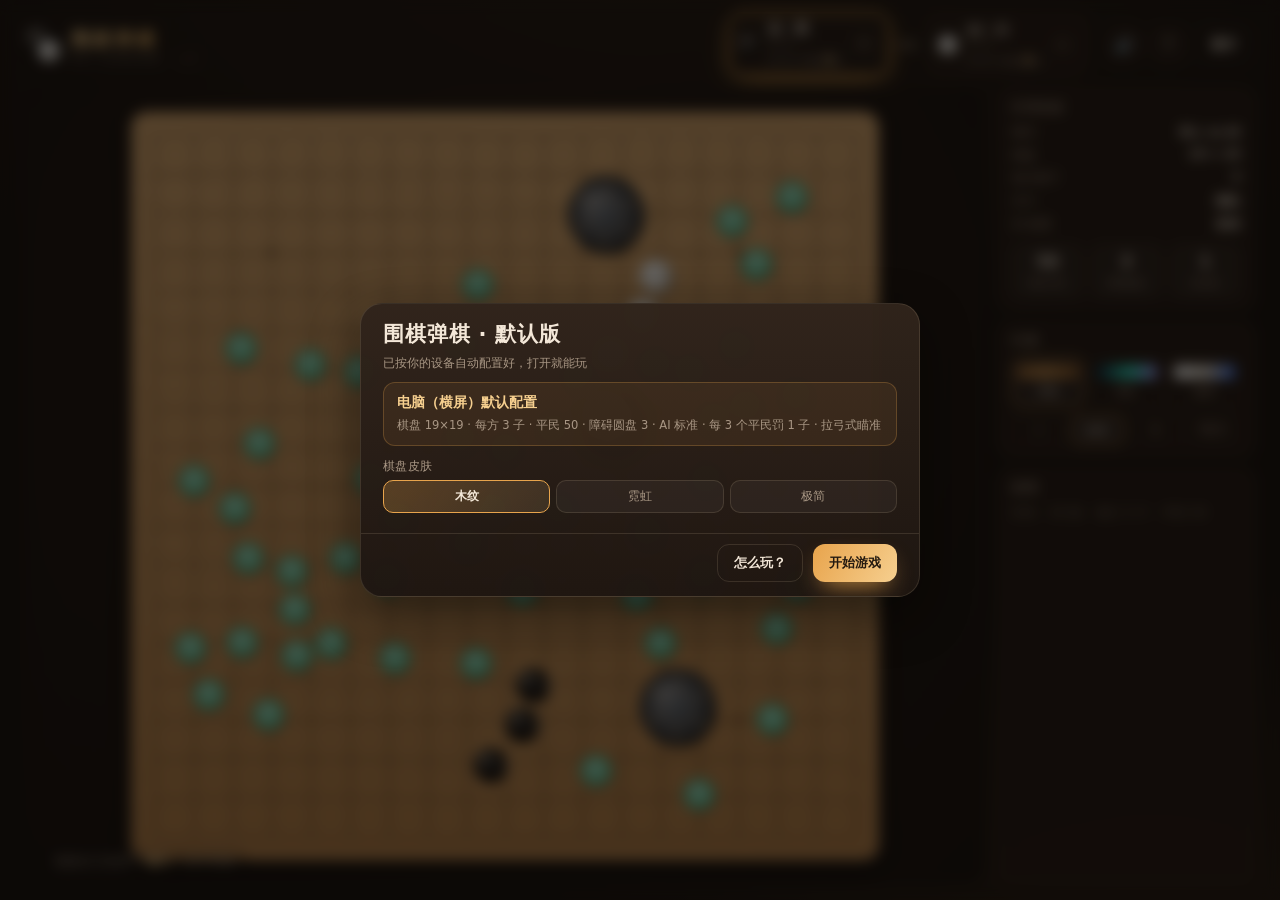
==== default/index.html @ a403d336 "feat: 字号调节(小/标准/大/特大) 替代字体族；新增默认设置版 default/(横屏19路3v3/竖屏11路2v2) 零配置入口；v7" ====
<!DOCTYPE html>
<html lang="zh-CN" data-skin="wood" data-size="m">
<head>
<meta charset="UTF-8">
<meta name="viewport" content="width=device-width, initial-scale=1, maximum-scale=1, user-scalable=no, viewport-fit=cover">
<meta name="theme-color" content="#1b1410">
<meta name="apple-mobile-web-app-capable" content="yes">
<meta name="mobile-web-app-capable" content="yes">
<title>围棋弹棋 · 默认版</title>
<link rel="icon" href="data:image/svg+xml,%3Csvg xmlns='http://www.w3.org/2000/svg' viewBox='0 0 32 32'%3E%3Crect width='32' height='32' rx='7' fill='%23c99a63'/%3E%3Ccircle cx='12' cy='12' r='6' fill='%23171410'/%3E%3Ccircle cx='21' cy='21' r='6' fill='%23fff'/%3E%3C/svg%3E">
<link rel="stylesheet" href="../css/style.css">
</head>
<body data-skin="wood">
<div id="app">

  <header id="topbar">
    <div class="brand">
      <div class="logo"><span class="dot b"></span><span class="dot w"></span></div>
      <div class="brand-text">
        <h1>围棋弹棋</h1>
        <p>GO&nbsp;CARROM&nbsp;·&nbsp;<span id="buildTag">v7</span></p>
      </div>
    </div>

    <div id="scoreboard">
      <div class="score-card" id="cardP1">
        <span class="mini-stone black"></span>
        <div class="sc-text">
          <b id="p1Name">黑方</b>
          <small id="p1Stat">3 / 3</small>
          <span class="civ-line" id="p1Civ" title="撞飞平民进度：满 3 个要自选一子下场">
            <i></i><i></i><i></i><em>平民 <b>0</b>/3</em>
          </span>
        </div>
        <span class="badge" id="p1Badge">黑</span>
      </div>
      <div class="vs">VS</div>
      <div class="score-card" id="cardP2">
        <span class="mini-stone white"></span>
        <div class="sc-text">
          <b id="p2Name">白方</b>
          <small id="p2Stat">3 / 3</small>
          <span class="civ-line" id="p2Civ" title="撞飞平民进度：满 3 个要自选一子下场">
            <i></i><i></i><i></i><em>平民 <b>0</b>/3</em>
          </span>
        </div>
        <span class="badge" id="p2Badge">白</span>
      </div>
    </div>

    <div class="topbar-actions">
      <button class="icon-btn" id="btnSound" title="音效开关">🔊</button>
      <button class="icon-btn" id="btnRules" title="规则说明">?</button>
      <button class="icon-btn" id="btnSetup" title="对局设置">⚙</button>
      <button class="btn ghost" id="btnLevel">关卡</button>
      <button class="btn ghost" id="btnRestart">重开</button>
    </div>
  </header>

  <main id="stage">
    <div id="boardWrap">
      <canvas id="boardCanvas"></canvas>
      <div id="banner" class="banner"></div>
      <div id="hint" class="hint">拖拽自己的棋子 <b>蓄力</b>，松手弹射</div>

      <!-- 关卡编辑器工具条 -->
      <div id="editorBar" class="editor-bar hidden">
        <div class="eb-row">
          <div class="eb-group">
            <span class="eb-label">棋盘</span>
            <select id="edBoard" class="num-input mini"></select>
          </div>
          <div class="eb-group">
            <span class="eb-label">半径</span>
            <button class="size-btn" id="edRadiusMinus" title="缩小 (-2%)">−</button>
            <input type="range" id="edRadius" min="12" max="460" step="2" value="75">
            <button class="size-btn" id="edRadiusPlus" title="放大 (+2%)">+</button>
            <input type="number" id="edRadiusNum" class="num-input tiny" min="1" max="46" step="0.5" value="7.5">
            <span class="eb-unit">%</span>
          </div>
          <div class="eb-group grow">
            <input type="text" id="edName" class="num-input" placeholder="关卡名" maxlength="16">
          </div>
          <div class="eb-group">
            <button class="btn ghost small" id="edSave">保存</button>
            <button class="btn ghost small" id="edExport">导出</button>
            <button class="btn ghost small" id="edImport">导入</button>
            <button class="btn ghost small" id="edClear">清空</button>
          </div>
        </div>
        <div class="eb-row">
          <div class="eb-group grow">
            <span class="eb-label">已保存</span>
            <select id="edSaved" class="num-input grow"></select>
            <button class="btn ghost small" id="edLoad">读取</button>
            <button class="btn ghost small" id="edDelete">删除</button>
          </div>
          <div class="eb-group right">
            <span class="eb-tip">单击空白放置 · 拖圆盘移动 · 拖手柄/滚轮改大小 · 右键删除</span>
            <button class="btn ghost small" id="edCancel">返回</button>
            <button class="btn primary small" id="edPlay">用此关卡开局</button>
          </div>
        </div>
      </div>
      <input type="file" id="edFile" accept=".json,application/json" hidden>
    </div>

    <aside id="side">
      <section class="panel">
        <h2>对局信息</h2>
        <ul class="facts">
          <li><span>模式</span><b id="factMode">单人 vs AI</b></li>
          <li><span>棋盘</span><b id="factBoard">9 × 9</b></li>
          <li><span>每方棋子</span><b id="factTroops">3</b></li>
          <li><span>关卡</span><b id="factLevel">随机</b></li>
          <li><span>AI 难度</span><b id="factAI">标准</b></li>
        </ul>
        <div class="stat-row">
          <div class="stat"><b id="statCiv">6</b><small>剩余平民</small></div>
          <div class="stat"><b id="statObs">2</b><small>障碍圆盘</small></div>
          <div class="stat"><b id="statTurn">1</b><small>回合数</small></div>
        </div>
      </section>

      <section class="panel">
        <h2>外观</h2>
        <div class="skins" id="skinPicker">
          <button class="skin-btn active" data-skin="wood"><i class="sw sw-wood"></i>木纹</button>
          <button class="skin-btn" data-skin="neon"><i class="sw sw-neon"></i>霓虹</button>
          <button class="skin-btn" data-skin="flat"><i class="sw sw-flat"></i>极简</button>
        </div>
        <div class="fonts" id="sizePicker">
          <button class="font-btn" data-size="s">小</button>
          <button class="font-btn on" data-size="m">标准</button>
          <button class="font-btn" data-size="l">大</button>
          <button class="font-btn" data-size="xl">特大</button>
        </div>
      </section>

      <section class="panel log-panel">
        <h2>战报</h2>
        <ol id="log" class="log"></ol>
      </section>
    </aside>
  </main>
</div>

<!-- ============ 开始 / 结算 ============ -->
<div id="overlay" class="overlay">
  <div class="modal">
    <div class="modal-head">
      <h2 id="modalTitle">围棋弹棋</h2>
      <p id="modalSub">棋盘上的弹射对决 · 把对方棋子全部打下棋盘</p>
    </div>

    <div class="modal-body">
      <div id="setupPanel">
        <div id="lockInfo" class="lock-info hidden"></div>
        <div class="field">
          <label>游戏模式</label>
          <div class="seg" id="segMode">
            <button class="on" data-mode="ai">单人 vs AI</button>
            <button data-mode="pvp">双人同屏</button>
          </div>
        </div>
        <div class="grid2">
          <div class="field">
            <label>棋盘尺寸</label>
            <select id="selBoard" class="num-input"></select>
          </div>
          <div class="field">
            <label>每方棋子 <span class="lim">1–5</span></label>
            <input type="number" id="numTroops" class="num-input" min="1" max="5" step="1" value="3">
          </div>
          <div class="field">
            <label>平民数量 <span class="lim">0–60</span></label>
            <input type="number" id="numCiv" class="num-input" min="0" max="60" step="1" value="8">
          </div>
          <div class="field">
            <label>障碍圆盘 <span class="lim">0–12</span></label>
            <input type="number" id="numObs" class="num-input" min="0" max="12" step="1" value="2">
          </div>
        </div>
        <div class="field">
          <label>关卡</label>
          <div class="row-flex">
            <select id="selLevel" class="num-input grow">
              <option value="">随机生成（不使用关卡）</option>
            </select>
            <button class="btn ghost small" id="btnEditLevel">编辑关卡</button>
          </div>
        </div>
        <div class="field" id="fieldAI">
          <label>AI 难度</label>
          <div class="seg" id="segAI">
            <button data-ai="easy">温和</button>
            <button class="on" data-ai="normal">标准</button>
            <button data-ai="hard">凶狠</button>
          </div>
        </div>
        <div class="field">
          <label>撞飞平民的惩罚</label>
          <div class="seg seg-wrap" id="segPenalty">
            <button class="on" data-pen="pick">每 3 个平民，自选一子下场</button>
            <button data-pen="random">随机失去己方一子</button>
            <button data-pen="score">仅扣分</button>
          </div>
        </div>
        <div class="field">
          <label>瞄准方式</label>
          <div class="seg" id="segAim">
            <button class="on" data-aim="direct">指向式</button>
            <button data-aim="pull">拉弓式</button>
          </div>
        </div>
        <div class="field keep">
          <label>棋盘皮肤</label>
          <div class="seg" id="segSkin">
            <button class="on" data-skin="wood">木纹</button>
            <button data-skin="neon">霓虹</button>
            <button data-skin="flat">极简</button>
          </div>
        </div>
      </div>

      <div id="resultPanel" class="hidden">
        <div class="trophy" id="resultIcon">🏆</div>
        <h3 id="resultTitle">黑方胜利</h3>
        <p id="resultText"></p>
        <div class="result-stats" id="resultStats"></div>
      </div>
    </div>

    <div class="modal-foot">
      <button class="btn ghost" id="btnHelp">怎么玩？</button>
      <button class="btn primary" id="btnStart">开始对局</button>
    </div>
  </div>
</div>

<!-- ============ 规则 ============ -->
<div id="rulesOverlay" class="overlay hidden">
  <div class="modal rules">
    <div class="modal-head">
      <h2>玩法规则</h2>
      <p>围棋棋盘 · 冰壶手感 · 弹射对决</p>
    </div>
    <div class="modal-body">
      <ol class="rule-list">
        <li><b>轮流弹射。</b>每回合点住己方一颗棋子，向外拖拽瞄准并蓄力，松手弹射；棋子滑行减速后停下，回合结束。</li>
        <li><b>击败敌人。</b>把对方棋子撞出棋盘边缘即将其消灭。对方棋子全部被消灭时获胜。</li>
        <li><b>平民有风险。</b>撞飞平民会累积「平民伤亡」：<b>每累计 3 个</b>，你必须亲手选一颗自己的棋子下场（撞飞第 1、2 个不罚）。
          罚则与弹射棋子无关——<b>就算它自灭出界也照交</b>。顶部棋子卡片用 3 个小格 + <b>n/3</b> 显示进度，第 3 格闪红即警告。</li>
        <li><b>障碍圆盘。</b>灰色大圆盘是固定不动的无限质量物体，撞上会剧烈反弹，可以利用它做折射球。</li>
        <li><b>别把自己弹下去。</b>己方棋子出界同样会被消灭，大力度要留神。</li>
      </ol>
      <p class="tip">小技巧：碰撞会传递动量——用一颗棋子同时撞飞两颗敌方棋子，或借障碍盘改变角度偷袭。</p>
    </div>
    <div class="modal-foot">
      <button class="btn primary" id="btnRulesClose">明白了</button>
    </div>
  </div>
</div>

<script src="../js/util.js"></script>
<script src="../js/config.js"></script>
<script src="../js/audio.js"></script>
<script src="../js/physics.js"></script>
<script src="../js/ai.js"></script>
<script src="../js/render.js"></script>
<script src="../js/editor.js"></script>
<script src="../js/game.js"></script>
<script src="../js/ui.js"></script>
<script src="default.js"></script>
</body>
</html>
---- css/style.css ----
/* ===== 围棋弹棋 · Go Carrom ===== */
:root {
  --font-ui: "PingFang SC", "Microsoft YaHei", "Noto Sans SC", system-ui, -apple-system, "Segoe UI", sans-serif;
  --bg: #17110d;
  --bg2: #241a13;
  --panel: rgba(38, 28, 21, .82);
  --panel-line: rgba(255, 226, 190, .12);
  --text: #f3e7d8;
  --muted: #a89684;
  --accent: #e8a44c;
  --accent2: #f6cf8f;
  --good: #7fd0a2;
  --bad: #ef7b6c;
  --radius: 18px;
  --shadow: 0 18px 50px rgba(0, 0, 0, .45);
}

html[data-skin="neon"] {
  --bg: #05070f;
  --bg2: #0b1226;
  --panel: rgba(12, 20, 40, .8);
  --panel-line: rgba(110, 231, 255, .18);
  --text: #e6f6ff;
  --muted: #7d97b8;
  --accent: #4ff0d6;
  --accent2: #a98cff;
  --good: #5cf2a0;
  --bad: #ff6b8b;
}

html[data-skin="flat"] {
  --bg: #f2efe9;
  --bg2: #e6e1d7;
  --panel: rgba(255, 255, 255, .9);
  --panel-line: rgba(40, 34, 26, .1);
  --text: #2b2620;
  --muted: #8c8377;
  --accent: #2f6df6;
  --accent2: #6f9bff;
  --good: #2f9e6b;
  --bad: #d9452f;
}

/* ---------- 界面字号（侧栏「外观」里切换） ---------- */
:root { --fs: 1; }
html[data-size="s"] { --fs: 0.9; }
html[data-size="m"] { --fs: 1; }
html[data-size="l"] { --fs: 1.12; }
html[data-size="xl"] { --fs: 1.26; }

* { box-sizing: border-box; -webkit-tap-highlight-color: transparent; }

html, body { height: 100%; }

body {
  margin: 0;
  font-family: var(--font-ui);
  color: var(--text);
  background:
    radial-gradient(1200px 700px at 50% -10%, var(--bg2), transparent 70%),
    radial-gradient(900px 600px at 90% 110%, rgba(255, 170, 80, .07), transparent 70%),
    var(--bg);
  overflow: hidden;
  user-select: none;
}

html[data-skin="flat"] body {
  background:
    radial-gradient(1000px 600px at 50% -10%, #fff, transparent 70%),
    var(--bg);
}

#app {
  height: 100%;
  display: flex;
  flex-direction: column;
  padding: 14px clamp(12px, 2vw, 26px) 16px;
  gap: 12px;
}

/* ---------- 顶栏 ---------- */
#topbar {
  display: flex;
  align-items: center;
  gap: 18px;
  flex: none;
}

.brand { display: flex; align-items: center; gap: 11px; min-width: 0; }
.logo { position: relative; width: 34px; height: 34px; flex: none; }
.logo .dot {
  position: absolute; width: 22px; height: 22px; border-radius: 50%;
  box-shadow: inset 0 2px 4px rgba(255, 255, 255, .35), 0 4px 10px rgba(0, 0, 0, .45);
}
.logo .dot.b { left: 0; top: 0; background: radial-gradient(circle at 35% 30%, #6b625a, #100e0c 70%); }
.logo .dot.w { right: 0; bottom: 0; background: radial-gradient(circle at 35% 30%, #fff, #b9b2a8 75%); }

.brand-text h1 {
  margin: 0; font-size: calc(19px * var(--fs, 1)); letter-spacing: .14em; font-weight: 800;
  background: linear-gradient(120deg, var(--accent2), var(--accent));
  -webkit-background-clip: text; background-clip: text; color: transparent;
  white-space: nowrap;
}
.brand-text p { margin: 1px 0 0; font-size: calc(9px * var(--fs, 1)); letter-spacing: .42em; color: var(--muted); }

#scoreboard {
  display: flex; align-items: center; gap: 10px;
  margin-left: auto;
}

.score-card {
  display: flex; align-items: center; gap: 9px;
  padding: 7px 12px 7px 9px;
  background: var(--panel);
  border: 1px solid var(--panel-line);
  border-radius: 14px;
  backdrop-filter: blur(10px);
  transition: .22s ease;
  min-width: 128px;
}
.score-card.active {
  border-color: var(--accent);
  box-shadow: 0 0 0 1px var(--accent), 0 8px 26px -8px var(--accent);
  transform: translateY(-1px);
}
.score-card.dead { opacity: .45; filter: grayscale(.7); }

.mini-stone { width: 20px; height: 20px; border-radius: 50%; flex: none; }
.mini-stone.black { background: radial-gradient(circle at 34% 28%, #7a7168, #0b0a09 72%); }
.mini-stone.white { background: radial-gradient(circle at 34% 28%, #fff, #c3bcb2 78%); box-shadow: 0 0 0 1px rgba(0,0,0,.15) inset; }
.sc-text { display: flex; flex-direction: column; line-height: 1.18; min-width: 0; }
.sc-text b { font-size: calc(13px * var(--fs, 1)); font-weight: 700; white-space: nowrap; overflow: hidden; text-overflow: ellipsis; }
.sc-text small { font-size: calc(10.5px * var(--fs, 1)); color: var(--muted); font-variant-numeric: tabular-nums; }

/* 撞飞平民进度：3 个小格，满 3 个就要自选一子下场 */
.civ-line { display: flex; align-items: center; gap: 3px; margin-top: 3px; }
.civ-line i {
  width: 7px; height: 7px; border-radius: 2px;
  background: rgba(255, 255, 255, .14);
  border: 1px solid var(--panel-line);
  transition: .18s;
}
html[data-skin="flat"] .civ-line i { background: rgba(0, 0, 0, .10); }
.civ-line i.on { background: var(--accent); border-color: var(--accent); box-shadow: 0 0 6px var(--accent); }
.civ-line i.danger { background: transparent; border-color: var(--bad); box-shadow: 0 0 8px var(--bad); animation: civPulse .9s ease-in-out infinite; }
.civ-line i.owed { background: var(--bad); border-color: var(--bad); box-shadow: 0 0 10px var(--bad); animation: civPulse .7s ease-in-out infinite; }
.civ-line em { font-style: normal; font-size: calc(9.5px * var(--fs, 1)); color: var(--muted); letter-spacing: .03em; margin-left: 2px; font-variant-numeric: tabular-nums; }
.civ-line em b { color: var(--accent2); font-weight: 700; }
@keyframes civPulse { 0%, 100% { opacity: 1; } 50% { opacity: .4; } }
.badge {
  margin-left: auto; font-size: calc(9.5px * var(--fs, 1)); padding: 2px 6px; border-radius: 999px;
  border: 1px solid var(--panel-line); color: var(--muted);
}
.vs { font-size: calc(10px * var(--fs, 1)); letter-spacing: .2em; color: var(--muted); font-weight: 700; }

.topbar-actions { display: flex; align-items: center; gap: 8px; flex: none; }

.icon-btn, .btn {
  font: inherit; cursor: pointer; color: var(--text);
  background: var(--panel);
  border: 1px solid var(--panel-line);
  border-radius: 12px;
  transition: .18s ease;
}
.icon-btn { width: 36px; height: 36px; font-size: calc(15px * var(--fs, 1)); display: grid; place-items: center; }
.btn { padding: 9px 16px; font-size: calc(13px * var(--fs, 1)); font-weight: 600; }
.icon-btn:hover, .btn:hover { border-color: var(--accent); color: var(--accent2); }
.btn.primary {
  background: linear-gradient(120deg, var(--accent), var(--accent2));
  color: #241a10; border: none; font-weight: 800;
  box-shadow: 0 10px 24px -10px var(--accent);
}
html[data-skin="neon"] .btn.primary { color: #04121a; }
html[data-skin="flat"] .btn.primary { color: #fff; }
.btn.primary:hover { filter: brightness(1.07); color: inherit; }
.btn.ghost { background: transparent; }
.btn:active { transform: scale(.97); }

/* ---------- 主舞台 ---------- */
#stage {
  flex: 1;
  display: flex;
  gap: 14px;
  min-height: 0;
}

#boardWrap {
  position: relative;
  flex: 1;
  min-width: 0;
  display: grid;
  place-items: center;
  border-radius: var(--radius);
  overflow: hidden;
}

#boardCanvas { display: block; width: 100%; height: 100%; touch-action: none; cursor: crosshair; }

.banner {
  position: absolute; top: 12px; left: 50%; transform: translateX(-50%) translateY(-16px);
  padding: 7px 18px; border-radius: 999px;
  background: var(--panel); border: 1px solid var(--panel-line);
  font-size: calc(12.5px * var(--fs, 1)); letter-spacing: .08em; font-weight: 700;
  opacity: 0; pointer-events: none; transition: .3s cubic-bezier(.2,.8,.3,1);
  backdrop-filter: blur(8px);
  white-space: nowrap;
}
.banner.show { opacity: 1; transform: translateX(-50%) translateY(0); }

.hint {
  position: absolute; bottom: 10px; left: 16px;
  font-size: calc(11.5px * var(--fs, 1)); color: var(--muted); letter-spacing: .06em;
  pointer-events: none; transition: opacity .25s;
  background: rgba(0,0,0,.18); padding: 5px 12px; border-radius: 999px;
  white-space: nowrap;
}
.hint b { color: var(--accent2); }

/* ---------- 侧栏 ---------- */
#side {
  width: clamp(220px, 20vw, 268px);
  flex: none;
  display: flex;
  flex-direction: column;
  gap: 10px;
  min-height: 0;
}

.panel {
  background: var(--panel);
  border: 1px solid var(--panel-line);
  border-radius: 14px;
  padding: 12px 13px;
  backdrop-filter: blur(10px);
}
.panel h2 {
  margin: 0 0 9px; font-size: calc(10.5px * var(--fs, 1)); letter-spacing: .2em; color: var(--muted);
  font-weight: 700; text-transform: uppercase;
}

.facts { list-style: none; margin: 0; padding: 0; display: flex; flex-direction: column; gap: 6px; }
.facts li { display: flex; justify-content: space-between; font-size: calc(12px * var(--fs, 1)); gap: 8px; }
.facts span { color: var(--muted); }
.facts b { font-weight: 600; font-variant-numeric: tabular-nums; }

.stat-row { display: flex; gap: 8px; margin-top: 11px; }
.stat {
  flex: 1; text-align: center; padding: 7px 4px; border-radius: 10px;
  background: rgba(255,255,255,.04); border: 1px solid var(--panel-line);
}
html[data-skin="flat"] .stat { background: rgba(0,0,0,.03); }
.stat b { display: block; font-size: calc(16px * var(--fs, 1)); font-variant-numeric: tabular-nums; line-height: 1.2; }
.stat small { font-size: calc(9px * var(--fs, 1)); color: var(--muted); letter-spacing: .04em; }

.skins { display: flex; gap: 7px; }
.skin-btn {
  flex: 1; font: inherit; font-size: calc(11px * var(--fs, 1)); cursor: pointer;
  display: flex; flex-direction: column; align-items: center; gap: 5px;
  padding: 7px 4px; border-radius: 10px; color: var(--muted);
  background: transparent; border: 1px solid var(--panel-line);
  transition: .18s;
}
.skin-btn.active { color: var(--text); border-color: var(--accent); background: rgba(255,255,255,.05); }
.sw { width: 100%; height: 14px; border-radius: 4px; display: block; }
.sw-wood { background: linear-gradient(100deg, #8a5a2c, #b98446 45%, #7d4f24); }
.sw-neon { background: linear-gradient(100deg, #0a1630, #2de1c2 55%, #a98cff); }
.sw-flat { background: linear-gradient(100deg, #ffffff, #d9d2c6 55%, #2f6df6); }

/* 字号切换 */
.fonts { display: grid; grid-template-columns: repeat(4, 1fr); gap: 5px; margin-top: 8px; }
.font-btn {
  font: inherit; font-size: calc(11px * var(--fs, 1)); cursor: pointer; padding: 5px 2px;
  color: var(--muted); background: transparent;
  border: 1px solid var(--panel-line); border-radius: 8px;
  transition: .16s; letter-spacing: .02em;
}
.font-btn:hover { color: var(--text); }
.font-btn.on { color: var(--text); border-color: var(--accent); background: rgba(255,255,255,.06); }
html[data-skin="flat"] .font-btn.on { background: rgba(0,0,0,.04); }
/* 四个字号按钮本身也演示字号 */
.font-btn[data-size="s"] { font-size: calc(10px * var(--fs, 1)); }
.font-btn[data-size="m"] { font-size: calc(11px * var(--fs, 1)); }
.font-btn[data-size="l"] { font-size: calc(12.5px * var(--fs, 1)); }
.font-btn[data-size="xl"] { font-size: calc(14px * var(--fs, 1)); }

.log-panel { flex: 1; min-height: 90px; display: flex; flex-direction: column; }
.log {
  list-style: none; margin: 0; padding: 0; overflow-y: auto; flex: 1;
  display: flex; flex-direction: column; gap: 5px;
  scrollbar-width: thin; font-size: calc(11.5px * var(--fs, 1));
}
.log li {
  padding: 5px 8px; border-radius: 8px; line-height: 1.4;
  background: rgba(255,255,255,.035); color: var(--muted);
  animation: logIn .25s ease both;
}
html[data-skin="flat"] .log li { background: rgba(0,0,0,.035); }
.log li b { color: var(--text); font-weight: 600; }
.log li.kill { color: var(--good); }
.log li.penalty { color: var(--bad); }
.log li.turn { background: none; padding: 2px 0; font-size: calc(10px * var(--fs, 1)); letter-spacing: .16em; color: var(--muted); text-transform: uppercase; }
html[data-skin="flat"] .log li.turn { background: none; }
@keyframes logIn { from { opacity: 0; transform: translateY(-4px); } to { opacity: 1; transform: none; } }

/* ---------- 遮罩 / 弹窗 ---------- */
.overlay {
  position: fixed; inset: 0; z-index: 50;
  display: grid; place-items: center;
  padding: 18px;
  background: rgba(8, 6, 4, .62);
  backdrop-filter: blur(7px);
  animation: fadeIn .22s ease both;
}
html[data-skin="flat"] .overlay { background: rgba(40, 34, 26, .35); }
.overlay.hidden { display: none; }
@keyframes fadeIn { from { opacity: 0; } to { opacity: 1; } }

.modal {
  width: min(560px, 100%);
  max-height: min(92vh, 820px);
  display: flex; flex-direction: column;
  background: linear-gradient(180deg, rgba(48, 36, 27, .98), rgba(30, 22, 17, .98));
  border: 1px solid var(--panel-line);
  border-radius: 22px;
  box-shadow: var(--shadow);
  overflow: hidden;
  animation: popIn .26s cubic-bezier(.2,.9,.3,1) both;
}
html[data-skin="neon"] .modal { background: linear-gradient(180deg, rgba(12,22,44,.98), rgba(6,10,22,.99)); }
html[data-skin="flat"] .modal { background: #fff; }
@keyframes popIn { from { opacity: 0; transform: translateY(14px) scale(.97); } to { opacity: 1; transform: none; } }

.modal-head { padding: 16px 22px 8px; flex: none; }
.modal-head h2 { margin: 0; font-size: calc(21px * var(--fs, 1)); letter-spacing: .04em; }
.modal-head p { margin: 6px 0 0; font-size: calc(12px * var(--fs, 1)); color: var(--muted); line-height: 1.5; }

.modal-body { padding: 2px 22px 12px; overflow-y: auto; flex: 1; }
.modal-foot {
  padding: 10px 22px 14px; display: flex; gap: 10px; justify-content: flex-end;
  border-top: 1px solid var(--panel-line); flex: none;
}

.field { margin-bottom: 8px; }
.grid2 { display: grid; grid-template-columns: 1fr 1fr; gap: 0 16px; }
.grid2 .field { margin-bottom: 8px; }
.field > label {
  display: flex; justify-content: space-between; align-items: baseline;
  font-size: calc(12px * var(--fs, 1)); color: var(--muted); margin-bottom: 5px; letter-spacing: .03em;
}
.field > label b { color: var(--accent2); font-size: calc(13px * var(--fs, 1)); font-variant-numeric: tabular-nums; }
.lim { font-size: calc(10px * var(--fs, 1)); color: var(--muted); opacity: .75; letter-spacing: .02em; }
.row-flex { display: flex; align-items: center; gap: 8px; }
.grow { flex: 1; min-width: 0; }

/* 数字输入 / 下拉 */
.num-input {
  width: 100%;
  font: inherit; font-size: calc(13px * var(--fs, 1)); font-weight: 600;
  color: var(--text);
  background: rgba(255, 255, 255, .06);
  border: 1px solid var(--panel-line);
  border-radius: 10px;
  padding: 7px 9px;
  outline: none;
  transition: .16s;
  font-variant-numeric: tabular-nums;
}
html[data-skin="flat"] .num-input { background: rgba(0, 0, 0, .04); }
.num-input:hover { border-color: var(--accent); }
.num-input:focus { border-color: var(--accent); box-shadow: 0 0 0 2px rgba(232, 164, 76, .18); }
.num-input:disabled { opacity: .45; cursor: not-allowed; }
select.num-input { cursor: pointer; padding-right: 24px; appearance: none;
  background-image: linear-gradient(45deg, transparent 50%, var(--muted) 50%),
                    linear-gradient(135deg, var(--muted) 50%, transparent 50%);
  background-position: calc(100% - 14px) 50%, calc(100% - 9px) 50%;
  background-size: 5px 5px, 5px 5px;
  background-repeat: no-repeat;
}
select.num-input.mini { width: 92px; }
.btn.small { padding: 6px 10px; font-size: calc(11.5px * var(--fs, 1)); border-radius: 9px; }

/* 关卡编辑器工具条 */
.editor-bar {
  position: absolute; top: 8px; left: 8px; right: 8px; z-index: 6;
  display: flex; flex-direction: column; gap: 7px;
  padding: 9px 10px;
  background: var(--panel);
  border: 1px solid var(--panel-line);
  border-radius: 14px;
  backdrop-filter: blur(12px);
  box-shadow: 0 14px 34px rgba(0, 0, 0, .38);
  animation: popIn .2s ease both;
}
.eb-row { display: flex; align-items: center; gap: 8px; flex-wrap: wrap; }
.eb-group { display: flex; align-items: center; gap: 6px; }
.eb-group.grow { flex: 1; min-width: 110px; }
.eb-group.right { margin-left: auto; }
.eb-label { font-size: calc(11px * var(--fs, 1)); color: var(--muted); white-space: nowrap; letter-spacing: .04em; }
.eb-val { font-size: calc(11px * var(--fs, 1)); color: var(--accent2); width: 40px; font-variant-numeric: tabular-nums; }
.eb-tip { font-size: calc(10.5px * var(--fs, 1)); color: var(--muted); white-space: nowrap; }
.eb-group input[type="range"] { width: 104px; height: 18px; }
.eb-unit { font-size: calc(11px * var(--fs, 1)); color: var(--muted); margin-left: -3px; }

.size-btn {
  width: 24px; height: 24px; flex: none;
  display: grid; place-items: center;
  font: inherit; font-size: calc(15px * var(--fs, 1)); line-height: 1; font-weight: 700;
  color: var(--text); background: rgba(255, 255, 255, .07);
  border: 1px solid var(--panel-line); border-radius: 8px;
  cursor: pointer; transition: .15s;
}
.size-btn:hover { border-color: var(--accent); color: var(--accent2); }
.size-btn:active { transform: scale(.94); }
html[data-skin="flat"] .size-btn { background: rgba(0, 0, 0, .04); }
.num-input.tiny { width: 62px; padding: 5px 6px; font-size: calc(12px * var(--fs, 1)); text-align: center; }

.seg { display: flex; gap: 6px; }
.seg.seg-wrap { flex-wrap: wrap; }
.seg button {
  flex: 1; font: inherit; font-size: calc(12px * var(--fs, 1)); cursor: pointer;
  padding: 7px 8px; border-radius: 10px; color: var(--muted);
  background: rgba(255,255,255,.04); border: 1px solid var(--panel-line);
  transition: .16s; white-space: nowrap;
}
html[data-skin="flat"] .seg button { background: rgba(0,0,0,.035); }
.seg button:hover { color: var(--text); }
.seg button.on {
  background: linear-gradient(120deg, rgba(232,164,76,.26), rgba(246,207,143,.12));
  border-color: var(--accent); color: var(--text); font-weight: 700;
}
html[data-skin="neon"] .seg button.on { background: rgba(79,240,214,.16); }
html[data-skin="flat"] .seg button.on { background: rgba(47,109,246,.12); }

input[type="range"] {
  width: 100%; height: 22px; appearance: none; background: transparent; cursor: pointer;
}
input[type="range"]::-webkit-slider-runnable-track {
  height: 5px; border-radius: 99px;
  background: linear-gradient(90deg, var(--accent), rgba(255,255,255,.12));
}
input[type="range"]::-webkit-slider-thumb {
  appearance: none; width: 17px; height: 17px; border-radius: 50%; margin-top: -6px;
  background: var(--accent2); border: 2px solid rgba(0,0,0,.25);
  box-shadow: 0 3px 10px rgba(0,0,0,.4);
}
input[type="range"]::-moz-range-track { height: 5px; border-radius: 99px; background: rgba(255,255,255,.15); }
input[type="range"]::-moz-range-thumb { width: 15px; height: 15px; border: none; border-radius: 50%; background: var(--accent2); }

.hidden { display: none !important; }

/* 默认设置版：隐藏配置项，只留摘要 */
.lock-info {
  display: flex; flex-direction: column; gap: 5px;
  padding: 11px 13px; margin-bottom: 12px;
  border-radius: 12px;
  background: rgba(232, 164, 76, .08);
  border: 1px solid rgba(232, 164, 76, .25);
}
.lock-info b { font-size: calc(13.5px * var(--fs, 1)); color: var(--accent2); }
.lock-info span { font-size: calc(11.5px * var(--fs, 1)); color: var(--muted); line-height: 1.55; }
#setupPanel.locked .field:not(.keep) { display: none; }
#setupPanel.locked .grid2 { display: none; }

/* ---------- 结算 ---------- */
#resultPanel { text-align: center; padding: 6px 0 2px; }
.trophy { font-size: calc(50px * var(--fs, 1)); line-height: 1; margin-bottom: 6px; filter: drop-shadow(0 8px 20px rgba(0,0,0,.5)); }
#resultTitle { margin: 0; font-size: calc(24px * var(--fs, 1)); letter-spacing: .06em; }
#resultText { margin: 8px auto 0; max-width: 380px; font-size: calc(12.5px * var(--fs, 1)); color: var(--muted); line-height: 1.6; }
.result-stats { display: flex; gap: 8px; justify-content: center; margin-top: 16px; flex-wrap: wrap; }
.result-stats div {
  padding: 8px 14px; border-radius: 12px; font-size: calc(11px * var(--fs, 1)); color: var(--muted);
  background: rgba(255,255,255,.05); border: 1px solid var(--panel-line);
}
.result-stats b { display: block; font-size: calc(17px * var(--fs, 1)); color: var(--text); font-variant-numeric: tabular-nums; }

.rule-list { margin: 0; padding-left: 18px; display: flex; flex-direction: column; gap: 11px; }
.rule-list li { font-size: calc(12.5px * var(--fs, 1)); line-height: 1.62; color: var(--muted); }
.rule-list li b { color: var(--text); display: block; margin-bottom: 1px; font-size: calc(13px * var(--fs, 1)); }
.tip {
  margin: 16px 0 0; padding: 11px 13px; border-radius: 12px; font-size: calc(12px * var(--fs, 1)); line-height: 1.55;
  color: var(--accent2); background: rgba(232,164,76,.1); border: 1px solid rgba(232,164,76,.22);
}

/* ---------- 响应式 ---------- */
@media (max-width: 960px) {
  #app { padding: 9px 9px 11px; gap: 8px; }
  #stage { flex-direction: column; }
  #side {
    width: 100%; flex-direction: row; overflow-x: auto; gap: 8px;
    flex: none; height: auto; padding-bottom: 2px;
    scrollbar-width: thin;
  }
  #side .panel { flex: none; min-width: 190px; }
  .log-panel { min-width: 230px; }
  #boardWrap { min-height: 0; }
  .brand-text p { display: none; }
  .brand-text h1 { font-size: calc(16px * var(--fs, 1)); }
  .score-card { min-width: 0; padding: 6px 9px; }
  .badge { display: none; }
  .topbar-actions .btn { padding: 8px 11px; font-size: calc(12px * var(--fs, 1)); }
  .icon-btn { width: 32px; height: 32px; font-size: calc(13px * var(--fs, 1)); }
}

/* ---------- 手机竖屏 ---------- */
@media (max-width: 680px) {
  html, body { height: 100%; }
  #app {
    height: 100dvh; height: 100svh;
    padding: 6px 6px calc(8px + env(safe-area-inset-bottom, 0px));
    gap: 6px;
  }
  #topbar { flex-wrap: wrap; gap: 6px; row-gap: 6px; }
  .brand { display: none; }
  #scoreboard { margin-left: 0; flex: 1 1 auto; gap: 6px; }
  .vs { display: none; }
  .score-card { flex: 1 1 0; min-width: 0; padding: 5px 8px; gap: 6px; }
  .sc-text b { font-size: calc(11.5px * var(--fs, 1)); }
  .sc-text small { font-size: calc(10px * var(--fs, 1)); }
  .civ-line i { width: 6px; height: 6px; }
  .civ-line em { font-size: calc(9px * var(--fs, 1)); }
  .topbar-actions { margin-left: auto; gap: 5px; }
  .icon-btn { width: 30px; height: 30px; font-size: calc(13px * var(--fs, 1)); border-radius: 10px; }
  .topbar-actions .btn { padding: 6px 9px; font-size: calc(11.5px * var(--fs, 1)); border-radius: 10px; }

  #stage { flex-direction: column; gap: 6px; }
  #boardWrap { flex: 0 0 auto; width: 100%; aspect-ratio: 1 / 1; }
  #side { flex: 1 1 auto; height: auto; min-height: 104px; max-height: none; gap: 6px; }
  #side .panel { height: 100%; }
  #side .panel { padding: 8px 10px; min-width: 168px; }
  #side .panel h2 { display: none; }
  .facts { display: none; }          /* 手机上省空间，信息在设置里看 */
  .stat-row { margin-top: 0; gap: 5px; }
  .stat { padding: 5px 3px; }
  .stat b { font-size: calc(14px * var(--fs, 1)); }
  .stat small { font-size: calc(8.5px * var(--fs, 1)); }
  .skins { gap: 5px; }
  .fonts { margin-top: 6px; gap: 4px; }
  .log-panel { min-width: 200px; }
  .log { font-size: calc(11px * var(--fs, 1)); }

  .hint { font-size: calc(10px * var(--fs, 1)); padding: 4px 9px; bottom: 6px; left: 8px; max-width: calc(100% - 16px); }
  .banner { font-size: calc(11.5px * var(--fs, 1)); padding: 6px 14px; top: 8px; }

  /* 编辑器工具条：单行横向滚动，别把棋盘挤没了 */
  .editor-bar { top: 5px; left: 5px; right: 5px; padding: 6px 7px; gap: 5px; border-radius: 12px; }
  .eb-row { flex-wrap: nowrap; overflow-x: auto; gap: 6px; scrollbar-width: none; }
  .eb-row::-webkit-scrollbar { display: none; }
  .eb-tip { display: none; }
  .eb-group { flex: none; }
  .eb-group.grow { min-width: 120px; }
  .eb-group input[type="range"] { width: 76px; }
  .num-input.tiny { width: 56px; }
  .editor-bar .btn.small { padding: 5px 8px; font-size: calc(11px * var(--fs, 1)); }

  .modal-head { padding: 14px 14px 6px; }
  .modal-head h2 { font-size: calc(18px * var(--fs, 1)); }
  .modal-head p { font-size: calc(11px * var(--fs, 1)); }
  .modal-body { padding: 2px 14px 10px; }
  .modal-foot { padding: 9px 14px 12px; gap: 8px; }
  .modal-foot .btn { padding: 9px 14px; }
  .grid2 { grid-template-columns: 1fr; }
  .seg button { padding: 9px 6px; font-size: calc(11.5px * var(--fs, 1)); }
  .seg.seg-wrap { flex-wrap: nowrap; overflow-x: auto; scrollbar-width: none; }
  .seg.seg-wrap::-webkit-scrollbar { display: none; }
  .seg.seg-wrap button { flex: 1 0 auto; white-space: nowrap; font-size: calc(11px * var(--fs, 1)); }
  .row-flex .btn { padding: 8px 10px; }
  .field { margin-bottom: 7px; }
  .field > label { margin-bottom: 4px; }
  .num-input { padding: 7px 9px; }
  .result-stats { gap: 6px; }
  .result-stats div { padding: 6px 10px; font-size: calc(10px * var(--fs, 1)); }
}

/* 手机横屏：还原左右布局但压扁 */
@media (max-height: 520px) and (orientation: landscape) {
  #app { height: 100dvh; padding: 5px 8px; gap: 6px; }
  #stage { flex-direction: row; }
  #side { width: 188px; height: auto; flex-direction: column; overflow-y: auto; }
  #side .panel { min-width: 0; width: 100%; }
  .facts { display: none; }
  .brand-text { display: none; }
  #side .panel h2 { display: none; }
  .log-panel { min-height: 60px; }
}
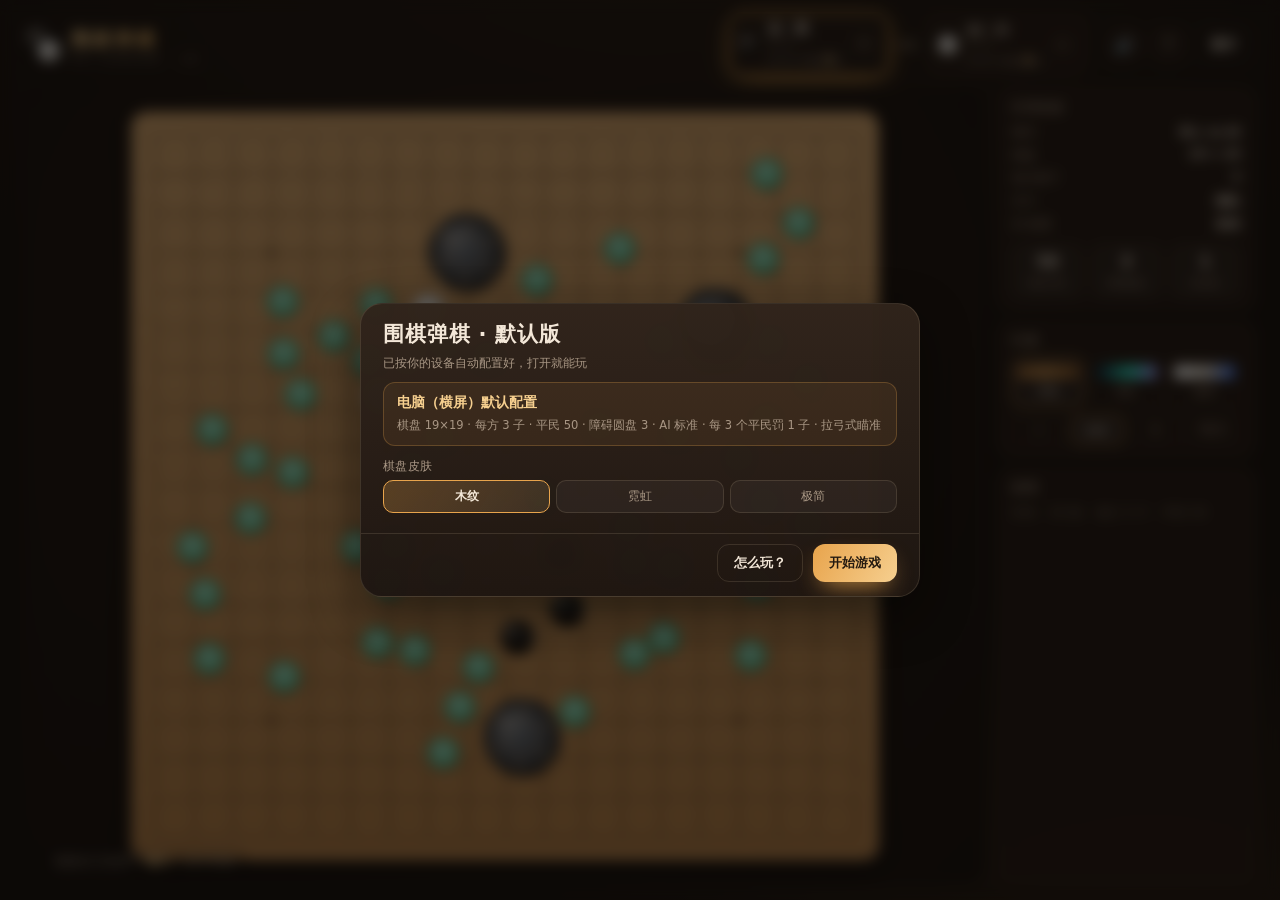
==== commit 4a69b2b7: "feat: 生化模式（棋子碰平民即同化，撞飞平民无惩罚）；设置里常规/生化切换并自动隐藏惩罚项；v8" ====
--- a/default/index.html
+++ b/default/index.html
@@ -18,7 +18,7 @@
       <div class="logo"><span class="dot b"></span><span class="dot w"></span></div>
       <div class="brand-text">
         <h1>围棋弹棋</h1>
-        <p>GO&nbsp;CARROM&nbsp;·&nbsp;<span id="buildTag">v7</span></p>
+        <p>GO&nbsp;CARROM&nbsp;·&nbsp;<span id="buildTag">v8</span></p>
       </div>
     </div>
 
@@ -29,7 +29,7 @@
           <b id="p1Name">黑方</b>
           <small id="p1Stat">3 / 3</small>
           <span class="civ-line" id="p1Civ" title="撞飞平民进度：满 3 个要自选一子下场">
-            <i></i><i></i><i></i><em>平民 <b>0</b>/3</em>
+            <i></i><i></i><i></i><em>平民 <b>0</b><span class="of3">/3</span></em>
           </span>
         </div>
         <span class="badge" id="p1Badge">黑</span>
@@ -41,7 +41,7 @@
           <b id="p2Name">白方</b>
           <small id="p2Stat">3 / 3</small>
           <span class="civ-line" id="p2Civ" title="撞飞平民进度：满 3 个要自选一子下场">
-            <i></i><i></i><i></i><em>平民 <b>0</b>/3</em>
+            <i></i><i></i><i></i><em>平民 <b>0</b><span class="of3">/3</span></em>
           </span>
         </div>
         <span class="badge" id="p2Badge">白</span>
@@ -163,6 +163,14 @@
             <button data-mode="pvp">双人同屏</button>
           </div>
         </div>
+        <div class="field">
+          <label>规则</label>
+          <div class="seg" id="segRules">
+            <button class="on" data-rules="classic">常规模式</button>
+            <button data-rules="bio">生化模式</button>
+          </div>
+          <p class="field-note hidden" id="bioNote">平民被任意一方棋子碰到，就归入那一方；撞飞平民不再有任何惩罚。</p>
+        </div>
         <div class="grid2">
           <div class="field">
             <label>棋盘尺寸</label>
@@ -198,7 +206,7 @@
             <button data-ai="hard">凶狠</button>
           </div>
         </div>
-        <div class="field">
+        <div class="field" id="fieldPenalty">
           <label>撞飞平民的惩罚</label>
           <div class="seg seg-wrap" id="segPenalty">
             <button class="on" data-pen="pick">每 3 个平民，自选一子下场</button>
@@ -253,6 +261,8 @@
           罚则与弹射棋子无关——<b>就算它自灭出界也照交</b>。顶部棋子卡片用 3 个小格 + <b>n/3</b> 显示进度，第 3 格闪红即警告。</li>
         <li><b>障碍圆盘。</b>灰色大圆盘是固定不动的无限质量物体，撞上会剧烈反弹，可以利用它做折射球。</li>
         <li><b>别把自己弹下去。</b>己方棋子出界同样会被消灭，大力度要留神。</li>
+        <li><b>生化模式（可选）。</b>平民不再中性：<b>任何一方棋子碰到平民，这个平民就归入那一方</b>——你的回合里如果是对手的棋子撞到平民，平民就变成对手的。
+          被收编的平民会带上阵营环；撞飞平民<b>完全没有惩罚</b>，胜负仍只看棋子。</li>
       </ol>
       <p class="tip">小技巧：碰撞会传递动量——用一颗棋子同时撞飞两颗敌方棋子，或借障碍盘改变角度偷袭。</p>
     </div>
--- a/css/style.css
+++ b/css/style.css
@@ -146,6 +146,12 @@
 .civ-line i.owed { background: var(--bad); border-color: var(--bad); box-shadow: 0 0 10px var(--bad); animation: civPulse .7s ease-in-out infinite; }
 .civ-line em { font-style: normal; font-size: calc(9.5px * var(--fs, 1)); color: var(--muted); letter-spacing: .03em; margin-left: 2px; font-variant-numeric: tabular-nums; }
 .civ-line em b { color: var(--accent2); font-weight: 700; }
+/* 生化模式：不显示三段进度，只看当前收编数量 */
+.civ-line.bio i { display: none; }
+.civ-line.bio .of3 { display: none; }
+.civ-line.bio em { color: var(--good); }
+.civ-line.bio em b { color: var(--good); }
+.field-note { margin: 7px 0 0; font-size: calc(11.5px * var(--fs, 1)); line-height: 1.5; color: var(--muted); }
 @keyframes civPulse { 0%, 100% { opacity: 1; } 50% { opacity: .4; } }
 .badge {
   margin-left: auto; font-size: calc(9.5px * var(--fs, 1)); padding: 2px 6px; border-radius: 999px;
@@ -559,14 +565,14 @@
   .modal-foot { padding: 9px 14px 12px; gap: 8px; }
   .modal-foot .btn { padding: 9px 14px; }
   .grid2 { grid-template-columns: 1fr; }
-  .seg button { padding: 9px 6px; font-size: calc(11.5px * var(--fs, 1)); }
+  .seg button { padding: 7px 6px; font-size: calc(11.5px * var(--fs, 1)); }
   .seg.seg-wrap { flex-wrap: nowrap; overflow-x: auto; scrollbar-width: none; }
   .seg.seg-wrap::-webkit-scrollbar { display: none; }
   .seg.seg-wrap button { flex: 1 0 auto; white-space: nowrap; font-size: calc(11px * var(--fs, 1)); }
   .row-flex .btn { padding: 8px 10px; }
-  .field { margin-bottom: 7px; }
-  .field > label { margin-bottom: 4px; }
-  .num-input { padding: 7px 9px; }
+  .field { margin-bottom: 4px; }
+  .field > label { margin-bottom: 3px; }
+  .num-input { padding: 6px 9px; }
   .result-stats { gap: 6px; }
   .result-stats div { padding: 6px 10px; font-size: calc(10px * var(--fs, 1)); }
 }
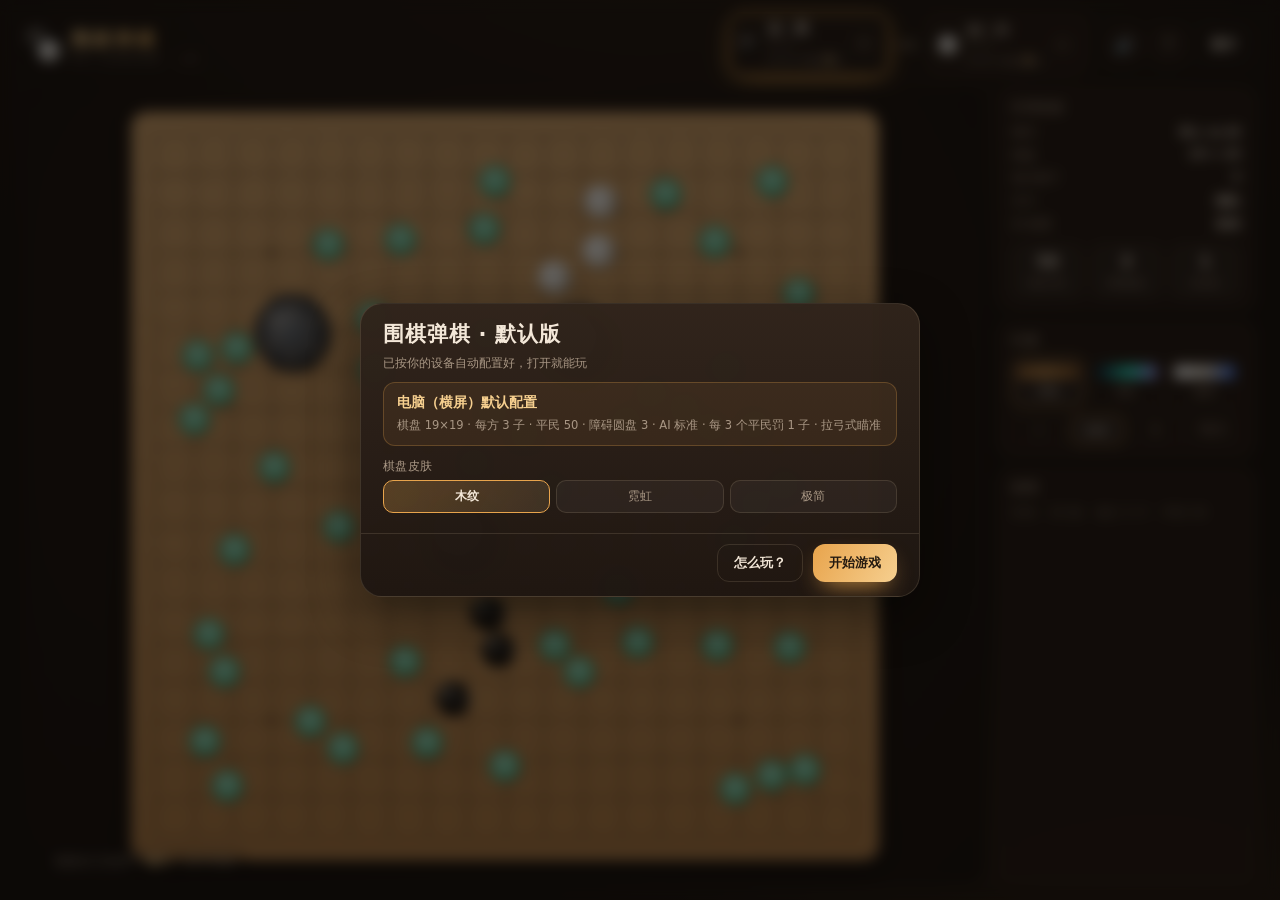
==== commit b336ceb6: "feat(bio): 万民皆兵——被同化的平民可弹射、计入棋子数、按阵营判定击落/自灭；状态栏改为「感染：N」；v9" ====
--- a/default/index.html
+++ b/default/index.html
@@ -18,7 +18,7 @@
       <div class="logo"><span class="dot b"></span><span class="dot w"></span></div>
       <div class="brand-text">
         <h1>围棋弹棋</h1>
-        <p>GO&nbsp;CARROM&nbsp;·&nbsp;<span id="buildTag">v8</span></p>
+        <p>GO&nbsp;CARROM&nbsp;·&nbsp;<span id="buildTag">v9</span></p>
       </div>
     </div>
 
@@ -29,7 +29,7 @@
           <b id="p1Name">黑方</b>
           <small id="p1Stat">3 / 3</small>
           <span class="civ-line" id="p1Civ" title="撞飞平民进度：满 3 个要自选一子下场">
-            <i></i><i></i><i></i><em>平民 <b>0</b><span class="of3">/3</span></em>
+            <i></i><i></i><i></i><em><span class="civ-label">平民</span> <b>0</b><span class="of3">/3</span></em>
           </span>
         </div>
         <span class="badge" id="p1Badge">黑</span>
@@ -41,7 +41,7 @@
           <b id="p2Name">白方</b>
           <small id="p2Stat">3 / 3</small>
           <span class="civ-line" id="p2Civ" title="撞飞平民进度：满 3 个要自选一子下场">
-            <i></i><i></i><i></i><em>平民 <b>0</b><span class="of3">/3</span></em>
+            <i></i><i></i><i></i><em><span class="civ-label">平民</span> <b>0</b><span class="of3">/3</span></em>
           </span>
         </div>
         <span class="badge" id="p2Badge">白</span>
@@ -262,7 +262,8 @@
         <li><b>障碍圆盘。</b>灰色大圆盘是固定不动的无限质量物体，撞上会剧烈反弹，可以利用它做折射球。</li>
         <li><b>别把自己弹下去。</b>己方棋子出界同样会被消灭，大力度要留神。</li>
         <li><b>生化模式（可选）。</b>平民不再中性：<b>任何一方棋子碰到平民，这个平民就归入那一方</b>——你的回合里如果是对手的棋子撞到平民，平民就变成对手的。
-          被收编的平民会带上阵营环；撞飞平民<b>完全没有惩罚</b>，胜负仍只看棋子。</li>
+          <b>万民皆兵</b>：被收编的平民就是那一方的棋子，可以像普通棋子一样点选、弹射，并计入棋子数（状态栏会超过初始数，如 `5/3`）；
+          它的出局同样按敌我判定——被对方撞飞算「击落」，自己出界算「自灭」。撞飞平民<b>没有任何惩罚</b>，一方的棋子（含被收编者）全部出局即告负。</li>
       </ol>
       <p class="tip">小技巧：碰撞会传递动量——用一颗棋子同时撞飞两颗敌方棋子，或借障碍盘改变角度偷袭。</p>
     </div>
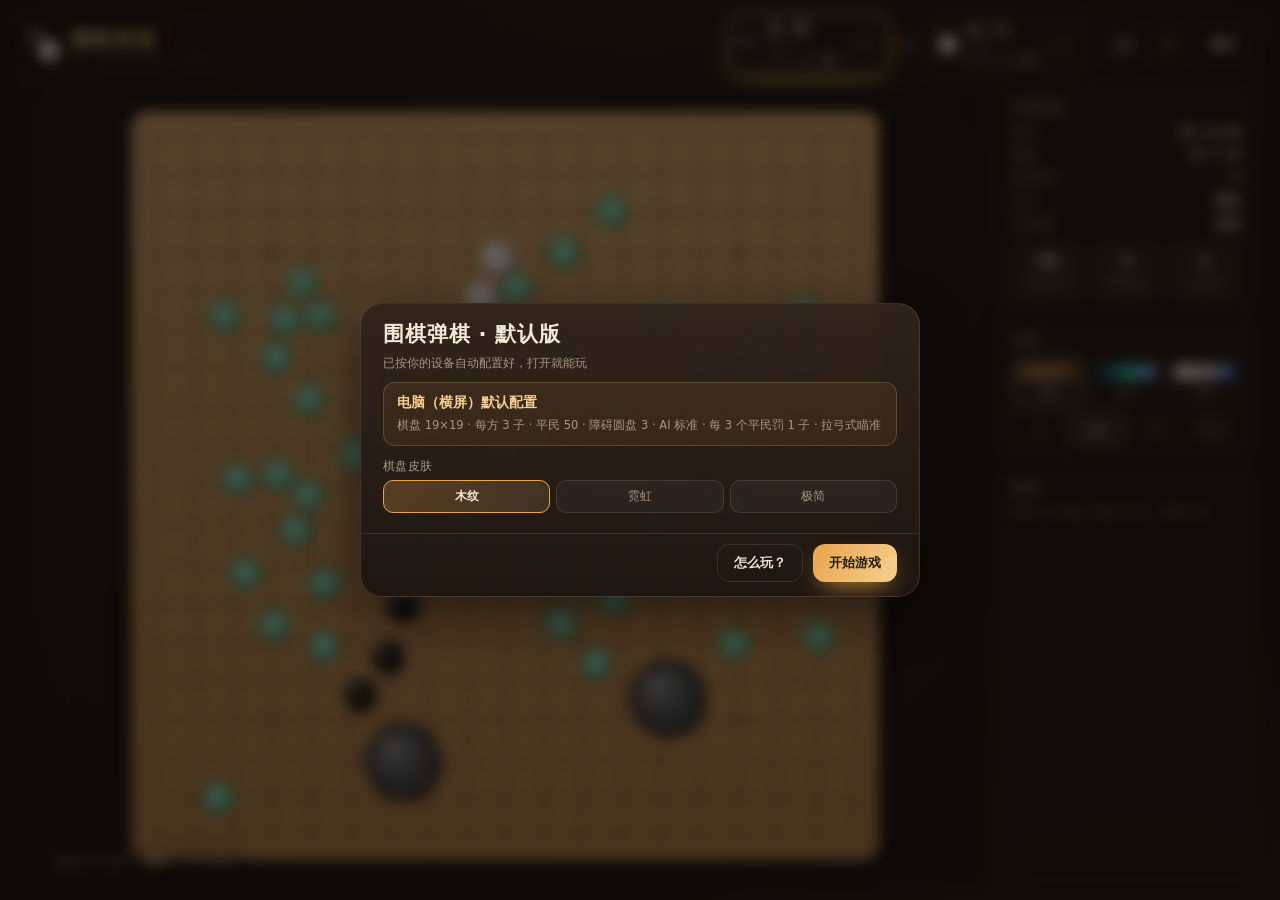
==== commit e67cae12: "fix(bio): 感染一律归当前行动方（不再送对面）；子力计数分母随获得 +1（3/3→4/4）；v10" ====
--- a/default/index.html
+++ b/default/index.html
@@ -18,7 +18,7 @@
       <div class="logo"><span class="dot b"></span><span class="dot w"></span></div>
       <div class="brand-text">
         <h1>围棋弹棋</h1>
-        <p>GO&nbsp;CARROM&nbsp;·&nbsp;<span id="buildTag">v9</span></p>
+        <p>GO&nbsp;CARROM&nbsp;·&nbsp;<span id="buildTag">v10</span></p>
       </div>
     </div>
 
@@ -261,9 +261,9 @@
           罚则与弹射棋子无关——<b>就算它自灭出界也照交</b>。顶部棋子卡片用 3 个小格 + <b>n/3</b> 显示进度，第 3 格闪红即警告。</li>
         <li><b>障碍圆盘。</b>灰色大圆盘是固定不动的无限质量物体，撞上会剧烈反弹，可以利用它做折射球。</li>
         <li><b>别把自己弹下去。</b>己方棋子出界同样会被消灭，大力度要留神。</li>
-        <li><b>生化模式（可选）。</b>平民不再中性：<b>任何一方棋子碰到平民，这个平民就归入那一方</b>——你的回合里如果是对手的棋子撞到平民，平民就变成对手的。
-          <b>万民皆兵</b>：被收编的平民就是那一方的棋子，可以像普通棋子一样点选、弹射，并计入棋子数（状态栏会超过初始数，如 `5/3`）；
-          它的出局同样按敌我判定——被对方撞飞算「击落」，自己出界算「自灭」。撞飞平民<b>没有任何惩罚</b>，一方的棋子（含被收编者）全部出局即告负。</li>
+        <li><b>生化模式（可选）。</b>平民不再中立：<b>在你的回合里，被任何棋子（你的或对手的）碰到的平民，都会被「感染」成你的子力</b>——「感染」只形容传播特性，收编后一定属于当前行动方，绝不会送给对手。
+          <b>万民皆兵</b>：被感染的平民可以像普通棋子一样点选、弹射；状态栏显示 `剩余 / 总数`，每感染 1 个，分子分母同时 +1（如 3/3 → 4/4）。
+          它的出局同样按敌我判定——被对方撞飞算「击落」，自己出界算「自灭」。撞飞平民<b>没有任何惩罚</b>，一方的棋子（含感染子）全部出局即告负。</li>
       </ol>
       <p class="tip">小技巧：碰撞会传递动量——用一颗棋子同时撞飞两颗敌方棋子，或借障碍盘改变角度偷袭。</p>
     </div>
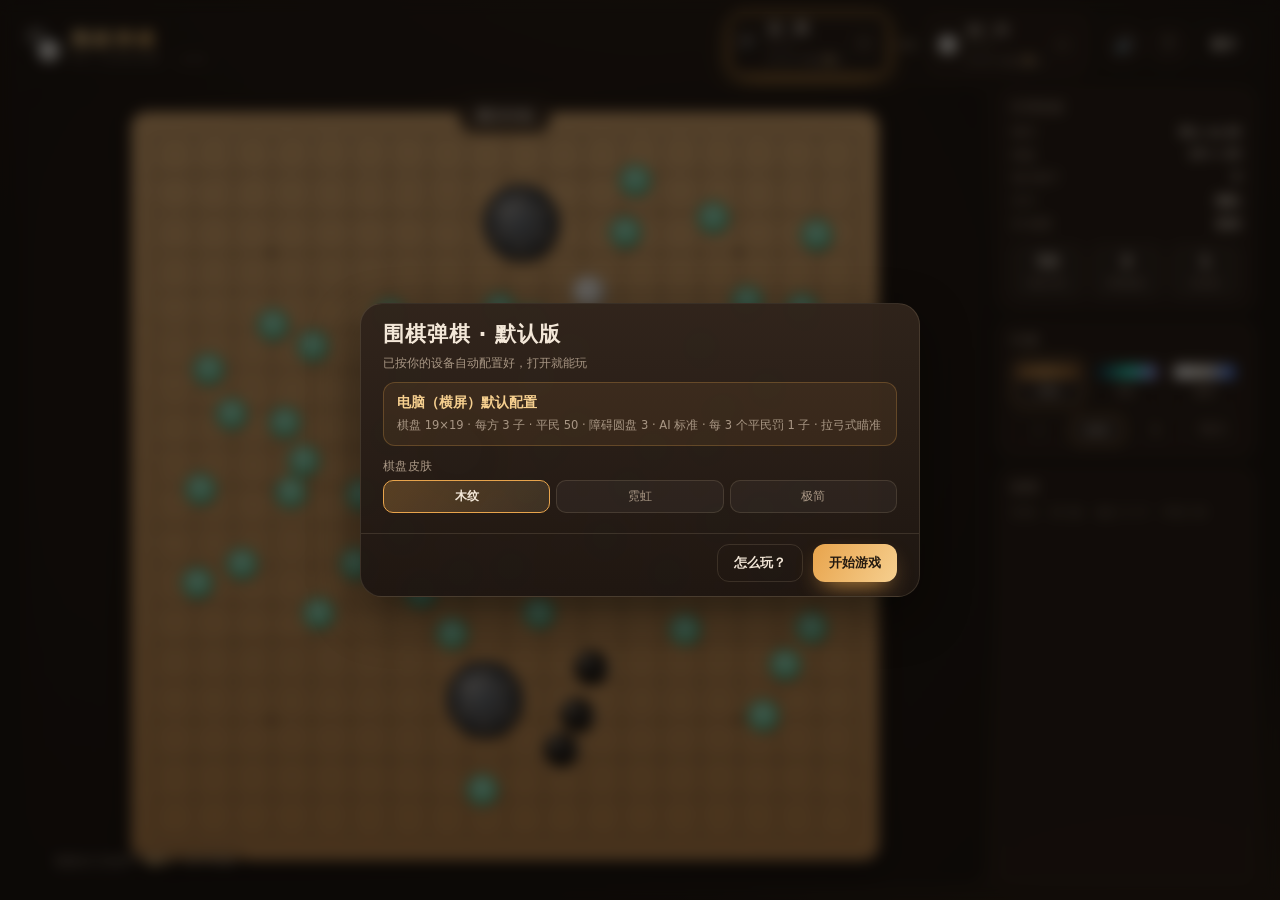
==== commit 9cc59346: "feat(bio): 感染即锁定归属；感染子与初始棋子等价并继续传播（连撞即连锁感染）；v11" ====
--- a/default/index.html
+++ b/default/index.html
@@ -18,7 +18,7 @@
       <div class="logo"><span class="dot b"></span><span class="dot w"></span></div>
       <div class="brand-text">
         <h1>围棋弹棋</h1>
-        <p>GO&nbsp;CARROM&nbsp;·&nbsp;<span id="buildTag">v10</span></p>
+        <p>GO&nbsp;CARROM&nbsp;·&nbsp;<span id="buildTag">v11</span></p>
       </div>
     </div>
 
@@ -261,9 +261,10 @@
           罚则与弹射棋子无关——<b>就算它自灭出界也照交</b>。顶部棋子卡片用 3 个小格 + <b>n/3</b> 显示进度，第 3 格闪红即警告。</li>
         <li><b>障碍圆盘。</b>灰色大圆盘是固定不动的无限质量物体，撞上会剧烈反弹，可以利用它做折射球。</li>
         <li><b>别把自己弹下去。</b>己方棋子出界同样会被消灭，大力度要留神。</li>
-        <li><b>生化模式（可选）。</b>平民不再中立：<b>在你的回合里，被任何棋子（你的或对手的）碰到的平民，都会被「感染」成你的子力</b>——「感染」只形容传播特性，收编后一定属于当前行动方，绝不会送给对手。
-          <b>万民皆兵</b>：被感染的平民可以像普通棋子一样点选、弹射；状态栏显示 `剩余 / 总数`，每感染 1 个，分子分母同时 +1（如 3/3 → 4/4）。
-          它的出局同样按敌我判定——被对方撞飞算「击落」，自己出界算「自灭」。撞飞平民<b>没有任何惩罚</b>，一方的棋子（含感染子）全部出局即告负。</li>
+        <li><b>生化模式（可选）。</b>平民会被「感染」：任何**有阵营的子力**（初始棋子，或已经被感染的子力）碰到<b>中立平民</b>，这个平民立刻变成那一方，<b>并且永久锁定</b>——之后被对方撞到也不会改回来。
+          被感染的平民<b>与初始棋子完全等价</b>：可以点选、可以弹射、计入棋子数；它自己撞到中立平民时**同样继续传播**，所以场上几乎不会出现「平民撞平民」。
+          状态栏显示 `剩余 / 总数`，每感染 1 个，分子分母同时 +1（3/3 → 4/4）；出局按敌我判定（被对方撞飞＝击落，自己出界＝自灭）。
+          撞飞平民<b>没有任何惩罚</b>，一方的棋子（含感染子）全部出局即告负。</li>
       </ol>
       <p class="tip">小技巧：碰撞会传递动量——用一颗棋子同时撞飞两颗敌方棋子，或借障碍盘改变角度偷袭。</p>
     </div>
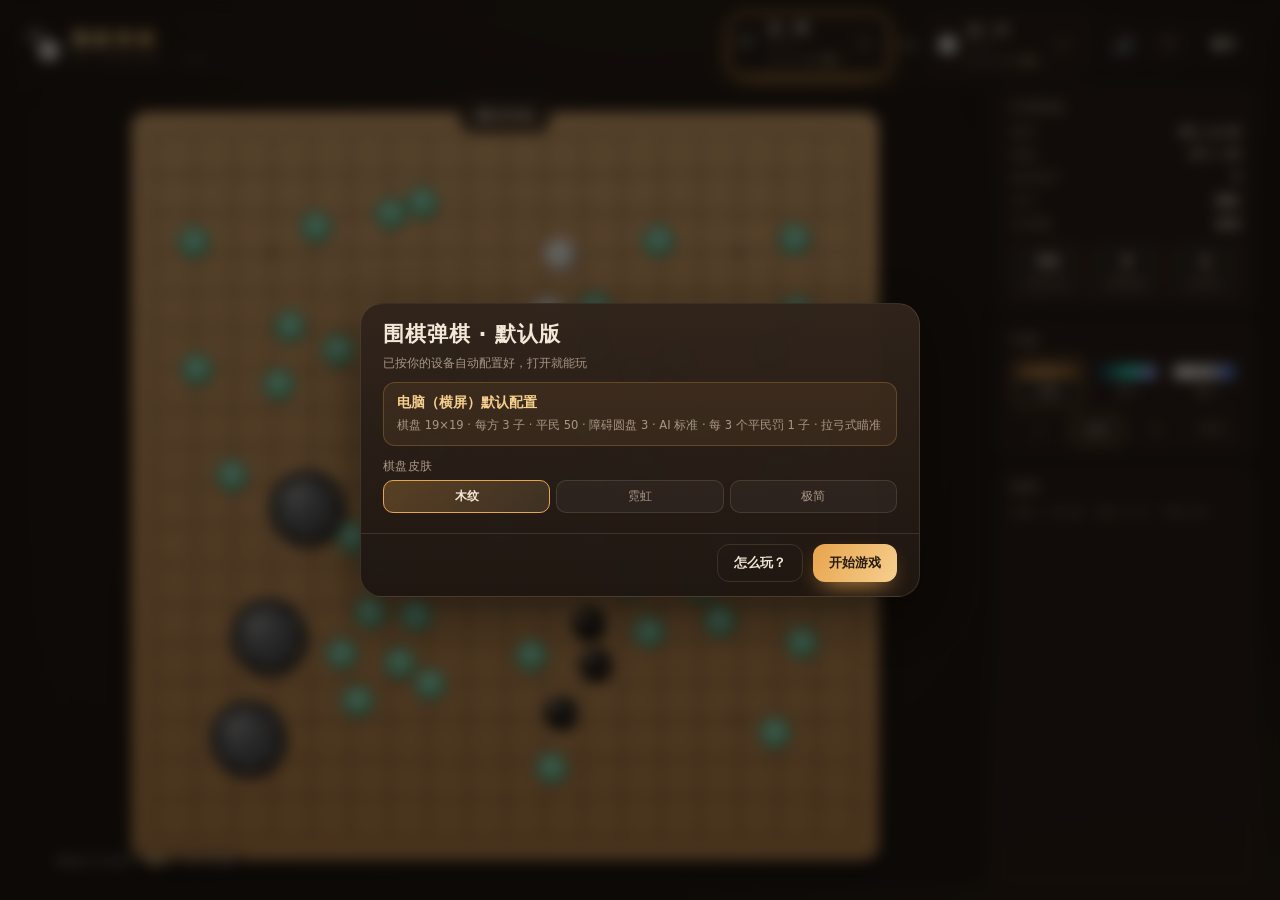
==== commit e39ccf4d: "feat: 先手轮换（不改设置则黑白交替先手，玩家始终执黑）；竖屏收紧棋盘留白并把满力拖拽缩到 2.2 格；v12" ====
--- a/default/index.html
+++ b/default/index.html
@@ -18,7 +18,7 @@
       <div class="logo"><span class="dot b"></span><span class="dot w"></span></div>
       <div class="brand-text">
         <h1>围棋弹棋</h1>
-        <p>GO&nbsp;CARROM&nbsp;·&nbsp;<span id="buildTag">v11</span></p>
+        <p>GO&nbsp;CARROM&nbsp;·&nbsp;<span id="buildTag">v12</span></p>
       </div>
     </div>
 
@@ -267,6 +267,7 @@
           撞飞平民<b>没有任何惩罚</b>，一方的棋子（含感染子）全部出局即告负。</li>
       </ol>
       <p class="tip">小技巧：碰撞会传递动量——用一颗棋子同时撞飞两颗敌方棋子，或借障碍盘改变角度偷袭。</p>
+      <p class="tip">先后手：不改设置连续开局（含「重开」）时，黑/白会轮流先手——你始终执黑，只是轮流做先手与后手；改了设置则重置为黑方先手。</p>
     </div>
     <div class="modal-foot">
       <button class="btn primary" id="btnRulesClose">明白了</button>
